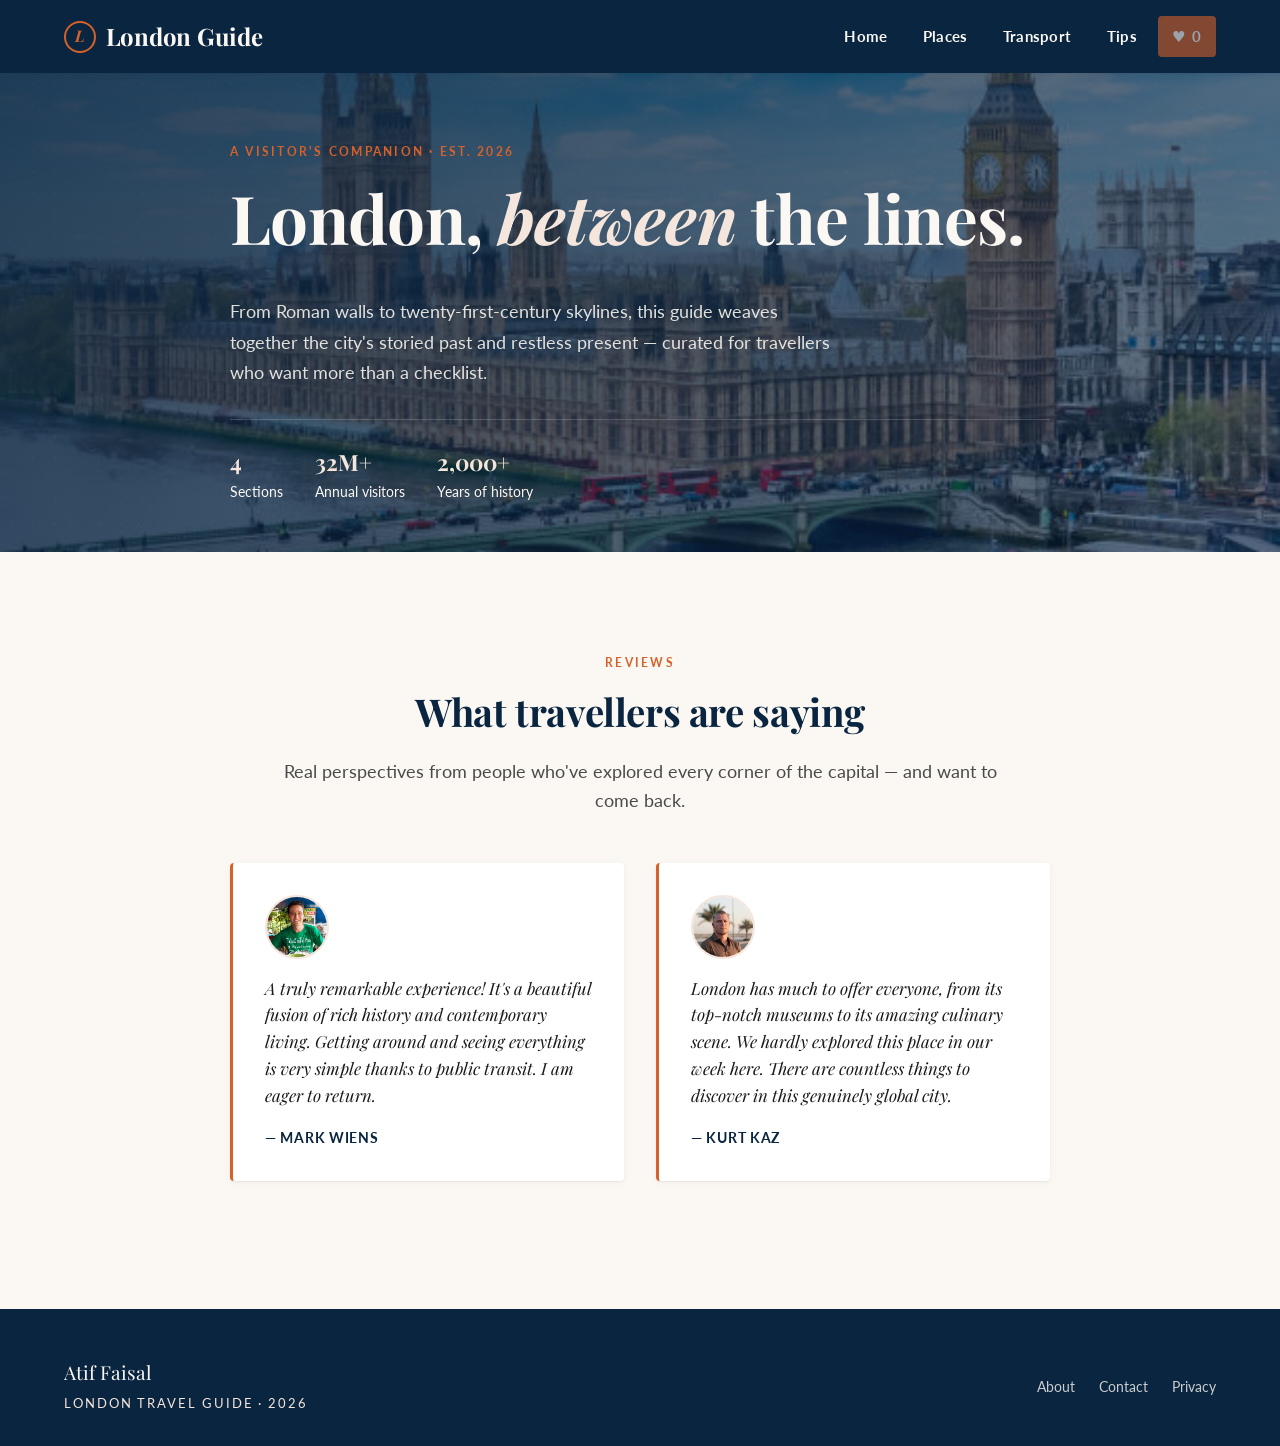
==== index.html @ 3bf5740c "Rename home.html to index.html" ====
<!doctype html>
<html lang="en">
  <head>
    <meta charset="UTF-8" />
    <meta name="viewport" content="width=device-width, initial-scale=1" />
    <meta
      name="description"
      content="An editorial travel guide to London — places to visit, transport advice, and insider tips."
    />
    <title>London Travel Guide — A Curated Visitor's Companion</title>
    <link rel="stylesheet" href="style.css" />
  </head>
  <body>
    <a class="skip-link" href="#main">Skip to content</a>

    <header class="site-header">
      <div class="container">
        <a href="home.html" class="brand">
          <span class="brand-mark">L</span>
          London Guide
        </a>
        <nav class="main-navigation" aria-label="Primary">
          <ul>
            <li><a href="home.html">Home</a></li>
            <li><a href="places.html">Places</a></li>
            <li><a href="transport.html">Transport</a></li>
            <li><a href="tips.html">Tips</a></li>
            <li>
              <a
                href="places.html"
                class="fav-counter"
                data-count="0"
                aria-label="View saved places"
              >
                ♥ <span class="fav-count-num">0</span>
              </a>
            </li>
          </ul>
        </nav>
      </div>
    </header>

    <section class="hero">
      <div class="container">
        <span class="eyebrow">A visitor's companion · Est. 2026</span>
        <h1>London, <em>between</em> the lines.</h1>
        <p>
          From Roman walls to twenty-first-century skylines, this guide weaves
          together the city's storied past and restless present — curated for
          travellers who want more than a checklist.
        </p>
        <div class="hero-meta">
          <div><strong>4</strong>Sections</div>
          <div><strong>32M+</strong>Annual visitors</div>
          <div><strong>2,000+</strong>Years of history</div>
        </div>
      </div>
    </section>

    <main id="main" class="single container">
      <section class="section-intro">
        <span class="eyebrow">Reviews</span>
        <h2>What travellers are saying</h2>
        <p>
          Real perspectives from people who've explored every corner of the
          capital — and want to come back.
        </p>
      </section>

      <section id="reviews" aria-label="Visitor reviews">
        <div class="reviews-grid">
          <article class="review">
            <div class="reviewer-image-box">
              <img
                src="media/mark_weins.jpg"
                alt="Photo of Mark Wiens"
                class="img-of-reviewer"
                onerror="this.style.display = 'none'"
              />
            </div>
            <p>
              A truly remarkable experience! It's a beautiful fusion of rich
              history and contemporary living. Getting around and seeing
              everything is very simple thanks to public transit. I am eager to
              return.
            </p>
            <footer>— Mark Wiens</footer>
          </article>

          <article class="review">
            <div class="reviewer-image-box">
              <img
                src="media/kurt_kaz.jpg"
                alt="Photo of Kurt Kaz"
                class="img-of-reviewer"
                onerror="this.style.display = 'none'"
              />
            </div>
            <p>
              London has much to offer everyone, from its top-notch museums to
              its amazing culinary scene. We hardly explored this place in our
              week here. There are countless things to discover in this
              genuinely global city.
            </p>
            <footer>— Kurt Kaz</footer>
          </article>
        </div>
      </section>
    </main>

    <footer class="site-footer">
      <div class="container">
        <div class="brand-line">
          Atif Faisal
          <span>London Travel Guide · 2026</span>
        </div>
        <ul>
          <li><a href="#">About</a></li>
          <li><a href="#">Contact</a></li>
          <li><a href="#">Privacy</a></li>
        </ul>
      </div>
    </footer>

    <script src="script.js"></script>
  </body>
</html>
---- style.css ----
/* =========================================================================
   London Travel Guide — Editorial Redesign
   Author: Atif Faisal
   Aesthetic: Refined editorial — inspired by travel magazines.
   Palette: Deep navy + warm terracotta + soft cream, with generous whitespace.
   Type: Playfair Display (display) paired with Lato (body) for hierarchy.
   ========================================================================= */

@import url("https://fonts.googleapis.com/css2?family=Lato:wght@300;400;700&family=Playfair+Display:ital,wght@0,700;0,900;1,700&display=swap");

/* ---------- Design tokens ---------- */
:root {
  --navy: #0a2540;
  --navy-soft: #1b3a5e;
  --terracotta: #d4622a;
  --terracotta-soft: #f4e6dc;
  --terracotta-deep: #a84a1e;
  --cream: #fbf8f3;
  --ink: #1a1a1a;
  --ink-soft: #4a4a4a;
  --rule: #e6dfd3;
  --shadow-sm: 0 1px 2px rgba(10, 37, 64, 0.06), 0 2px 8px rgba(10, 37, 64, 0.04);
  --shadow-md: 0 4px 12px rgba(10, 37, 64, 0.08), 0 12px 32px rgba(10, 37, 64, 0.06);
  --radius: 4px;
  --max: 1200px;
  --ease: cubic-bezier(0.2, 0.7, 0.2, 1);
}

/* ---------- Reset ---------- */
*, *::before, *::after { box-sizing: border-box; }
html { scroll-behavior: smooth; }
body {
  margin: 0;
  font-family: "Lato", system-ui, sans-serif;
  font-weight: 400;
  line-height: 1.65;
  color: var(--ink);
  background: var(--cream);
  -webkit-font-smoothing: antialiased;
}

img { max-width: 100%; height: auto; display: block; }
ul { list-style: none; padding: 0; margin: 0; }
button { font-family: inherit; cursor: pointer; }

/* ---------- Accessibility ---------- */
.skip-link {
  position: absolute;
  left: -9999px;
  top: 0;
  background: var(--navy);
  color: var(--cream);
  padding: 0.75rem 1rem;
  z-index: 100;
  text-decoration: none;
  font-weight: 700;
}
.skip-link:focus { left: 0.5rem; top: 0.5rem; }

a:focus-visible,
button:focus-visible,
input:focus-visible {
  outline: 2px solid var(--terracotta);
  outline-offset: 3px;
  border-radius: 2px;
}

/* ---------- Typography ---------- */
h1, h2, h3, .display {
  font-family: "Playfair Display", Georgia, serif;
  font-weight: 700;
  color: var(--navy);
  line-height: 1.15;
  margin: 0 0 0.6em;
  letter-spacing: -0.01em;
}
h1 { font-size: clamp(2.2rem, 4.5vw, 3.4rem); }
h2 { font-size: clamp(1.7rem, 3vw, 2.4rem); }
h3 { font-size: 1.35rem; }
p { margin: 0 0 1em; color: var(--ink-soft); }

a {
  color: var(--terracotta-deep);
  text-decoration: none;
  transition: color 0.2s var(--ease);
}
a:hover { color: var(--navy); }

.eyebrow {
  display: inline-block;
  font-family: "Lato", sans-serif;
  font-size: 0.78rem;
  font-weight: 700;
  letter-spacing: 0.18em;
  text-transform: uppercase;
  color: var(--terracotta);
  margin-bottom: 1rem;
}

/* ---------- Layout ---------- */
.container { width: 90%; max-width: var(--max); margin: 0 auto; }
.single { max-width: 820px; }
main { padding: 3rem 0 4rem; }

/* ---------- Header / Nav ---------- */
.site-header {
  background: var(--navy);
  color: var(--cream);
  position: sticky;
  top: 0;
  z-index: 50;
  box-shadow: var(--shadow-sm);
}
.site-header .container {
  display: flex;
  align-items: center;
  justify-content: space-between;
  flex-wrap: wrap;
  gap: 1rem;
  padding: 1rem 0;
}
.brand {
  font-family: "Playfair Display", serif;
  font-size: 1.5rem;
  font-weight: 700;
  color: var(--cream);
  letter-spacing: -0.01em;
  display: flex;
  align-items: center;
  gap: 0.6rem;
}
.brand-mark {
  width: 32px; height: 32px;
  border: 2px solid var(--terracotta);
  border-radius: 50%;
  display: inline-flex;
  align-items: center;
  justify-content: center;
  font-style: italic;
  font-size: 1rem;
  color: var(--terracotta);
}
.main-navigation ul {
  display: flex;
  gap: 0.4rem;
  align-items: center;
  flex-wrap: wrap;
}
.main-navigation a {
  color: var(--cream);
  font-size: 0.95rem;
  font-weight: 700;
  letter-spacing: 0.02em;
  padding: 0.5rem 0.9rem;
  border-radius: var(--radius);
  position: relative;
  transition: color 0.2s var(--ease), background 0.2s var(--ease);
}
.main-navigation a:hover { color: var(--terracotta); }
.main-navigation a.active-nav {
  color: var(--cream);
  background: rgba(212, 98, 42, 0.18);
}
.main-navigation a.active-nav::after {
  content: "";
  position: absolute;
  left: 0.9rem;
  right: 0.9rem;
  bottom: 0.25rem;
  height: 2px;
  background: var(--terracotta);
}

/* Favourites counter pill in nav */
.fav-counter {
  display: inline-flex;
  align-items: center;
  gap: 0.4rem;
  background: var(--terracotta);
  color: white;
  padding: 0.4rem 0.8rem;
  border-radius: 999px;
  font-size: 0.85rem;
  font-weight: 700;
  text-decoration: none;
  transition: transform 0.2s var(--ease), background 0.2s var(--ease);
}
.fav-counter:hover { background: var(--terracotta-deep); color: white; transform: translateY(-1px); }
.fav-counter[data-count="0"] { opacity: 0.6; }

/* ---------- Hero (home) ---------- */
.hero {
  position: relative;
  padding: 4rem 0 3rem;
  background:
    linear-gradient(135deg, rgba(10, 37, 64, 0.88), rgba(10, 37, 64, 0.55)),
    url("media/big_ben_and_parliment.jpg") center/cover no-repeat;
  color: var(--cream);
  margin-bottom: 3rem;
  overflow: hidden;
}
.hero::before {
  content: "";
  position: absolute;
  inset: 0;
  background-image: radial-gradient(circle, rgba(255,255,255,0.04) 1px, transparent 1px);
  background-size: 22px 22px;
  opacity: 0.5;
  pointer-events: none;
}
.hero .container { position: relative; max-width: 820px; }
.hero h1 { color: var(--cream); font-size: clamp(2.5rem, 6vw, 4.2rem); }
.hero h1 em { font-style: italic; color: var(--terracotta-soft); }
.hero p {
  color: rgba(251, 248, 243, 0.88);
  font-size: 1.15rem;
  max-width: 60ch;
}
.hero-meta {
  display: flex;
  gap: 2rem;
  margin-top: 2rem;
  padding-top: 1.5rem;
  border-top: 1px solid rgba(251, 248, 243, 0.18);
  flex-wrap: wrap;
}
.hero-meta div { font-size: 0.85rem; }
.hero-meta strong {
  display: block;
  font-family: "Playfair Display", serif;
  font-size: 1.4rem;
  color: var(--terracotta-soft);
  font-weight: 700;
}

/* ---------- Section intro ---------- */
.section-intro {
  max-width: 720px;
  margin: 0 auto 3rem;
  text-align: center;
}
.section-intro p { font-size: 1.1rem; }

/* ---------- Reviews ---------- */
.reviews-grid {
  display: grid;
  gap: 2rem;
  grid-template-columns: 1fr;
  margin-top: 2rem;
}
@media (min-width: 720px) {
  .reviews-grid { grid-template-columns: 1fr 1fr; }
}
.review {
  background: white;
  padding: 2rem;
  border-radius: var(--radius);
  box-shadow: var(--shadow-sm);
  position: relative;
  border-left: 3px solid var(--terracotta);
  transition: transform 0.3s var(--ease), box-shadow 0.3s var(--ease);
}
.review:hover { transform: translateY(-3px); box-shadow: var(--shadow-md); }
.review::before {
  content: """;
  position: absolute;
  top: -0.5rem;
  right: 1.5rem;
  font-family: "Playfair Display", serif;
  font-size: 5rem;
  color: var(--terracotta-soft);
  line-height: 1;
  font-style: italic;
}
.review .reviewer-image-box {
  width: 64px; height: 64px;
  border-radius: 50%;
  overflow: hidden;
  margin-bottom: 1rem;
  border: 2px solid var(--terracotta-soft);
}
.img-of-reviewer { width: 100%; height: 100%; object-fit: cover; }
.image-copyright { font-size: 0.7rem; color: #999; margin: 0.25rem 0 0; }
.review p {
  font-family: "Playfair Display", serif;
  font-style: italic;
  font-size: 1.05rem;
  color: var(--ink);
  line-height: 1.6;
}
.review footer {
  font-weight: 700;
  color: var(--navy);
  font-style: normal;
  font-family: "Lato", sans-serif;
  font-size: 0.9rem;
  letter-spacing: 0.05em;
  text-transform: uppercase;
  margin-top: 1rem;
}

/* ---------- Places ---------- */
.places-toolbar {
  display: flex;
  flex-wrap: wrap;
  gap: 1rem;
  align-items: center;
  justify-content: space-between;
  margin: 2rem 0 1.5rem;
  padding: 1.25rem;
  background: white;
  border-radius: var(--radius);
  box-shadow: var(--shadow-sm);
}
.search-wrapper { flex: 1 1 280px; position: relative; }
#place-search {
  width: 100%;
  padding: 0.75rem 1rem 0.75rem 2.5rem;
  font-size: 0.95rem;
  border: 1px solid var(--rule);
  border-radius: var(--radius);
  background: var(--cream);
  font-family: inherit;
  transition: border-color 0.2s var(--ease), background 0.2s var(--ease);
}
#place-search:focus {
  border-color: var(--terracotta);
  background: white;
  outline: none;
}
.search-wrapper::before {
  content: "🔍";
  position: absolute;
  left: 0.85rem;
  top: 50%;
  transform: translateY(-50%);
  font-size: 0.9rem;
  opacity: 0.5;
}

.filter-chips {
  display: flex;
  gap: 0.5rem;
  flex-wrap: wrap;
}
.chip {
  padding: 0.5rem 1rem;
  background: transparent;
  border: 1px solid var(--rule);
  border-radius: 999px;
  font-size: 0.85rem;
  font-weight: 700;
  color: var(--navy);
  transition: all 0.2s var(--ease);
}
.chip:hover { border-color: var(--terracotta); color: var(--terracotta); }
.chip.active {
  background: var(--navy);
  color: var(--cream);
  border-color: var(--navy);
}

#places-box {
  display: grid;
  gap: 2rem;
  grid-template-columns: repeat(auto-fill, minmax(320px, 1fr));
  margin-top: 1rem;
}
.place-card {
  background: white;
  border-radius: var(--radius);
  overflow: hidden;
  display: flex;
  flex-direction: column;
  box-shadow: var(--shadow-sm);
  transition: transform 0.3s var(--ease), box-shadow 0.3s var(--ease);
  position: relative;
}
.place-card:hover { transform: translateY(-4px); box-shadow: var(--shadow-md); }
.place-card .card-image {
  position: relative;
  overflow: hidden;
  aspect-ratio: 4 / 3;
}
.place-card .card-image img {
  width: 100%; height: 100%;
  object-fit: cover;
  transition: transform 0.6s var(--ease);
}
.place-card:hover .card-image img { transform: scale(1.05); }
.place-card .category-tag {
  position: absolute;
  top: 1rem; left: 1rem;
  background: rgba(10, 37, 64, 0.92);
  color: var(--cream);
  font-size: 0.7rem;
  font-weight: 700;
  letter-spacing: 0.1em;
  text-transform: uppercase;
  padding: 0.35rem 0.7rem;
  border-radius: 2px;
  backdrop-filter: blur(4px);
}
.place-card h3 {
  padding: 1.25rem 1.25rem 0.5rem;
  font-size: 1.4rem;
}
.place-card > p {
  padding: 0 1.25rem;
  flex-grow: 1;
}
.place-meta {
  padding: 0.5rem 1.25rem 1rem;
  border-top: 1px dashed var(--rule);
  margin-top: 0.5rem;
  font-size: 0.88rem;
}
.place-meta li {
  padding: 0.35rem 0;
  display: flex;
  gap: 0.5rem;
}
.place-meta strong {
  color: var(--navy);
  flex: 0 0 110px;
  font-weight: 700;
}

.card-actions {
  display: flex;
  gap: 0;
  margin-top: auto;
  border-top: 1px solid var(--rule);
}
.fav-btn,
.map-link {
  flex: 1;
  padding: 0.85rem;
  text-align: center;
  font-size: 0.9rem;
  font-weight: 700;
  border: none;
  background: white;
  color: var(--navy);
  transition: background 0.2s var(--ease), color 0.2s var(--ease);
  font-family: inherit;
  text-decoration: none;
  display: flex;
  align-items: center;
  justify-content: center;
  gap: 0.4rem;
}
.fav-btn:hover { background: var(--terracotta-soft); color: var(--terracotta-deep); }
.fav-btn.fav-active {
  background: var(--terracotta-soft);
  color: var(--terracotta-deep);
}
.map-link {
  background: var(--navy);
  color: var(--cream);
  border-left: 1px solid var(--rule);
}
.map-link:hover { background: var(--terracotta); color: white; text-decoration: none; }

.no-results {
  grid-column: 1 / -1;
  text-align: center;
  color: var(--ink-soft);
  font-style: italic;
  padding: 3rem;
  background: white;
  border-radius: var(--radius);
}

/* ---------- Transport ---------- */
.transport-layout {
  display: grid;
  grid-template-columns: 220px 1fr;
  gap: 3rem;
  margin-top: 2rem;
}
@media (max-width: 768px) {
  .transport-layout { grid-template-columns: 1fr; gap: 1.5rem; }
}
.second-navigation {
  position: sticky;
  top: 90px;
  align-self: start;
  padding: 1.5rem;
  background: white;
  border-radius: var(--radius);
  box-shadow: var(--shadow-sm);
}
.second-navigation h3 {
  font-size: 0.78rem;
  letter-spacing: 0.18em;
  text-transform: uppercase;
  color: var(--terracotta);
  font-family: "Lato", sans-serif;
  font-weight: 700;
  margin-bottom: 1rem;
}
.second-navigation ul { display: flex; flex-direction: column; gap: 0.25rem; }
.second-navigation a {
  display: block;
  padding: 0.6rem 0.75rem;
  border-radius: var(--radius);
  color: var(--navy);
  font-weight: 700;
  font-size: 0.95rem;
  border-left: 3px solid transparent;
  transition: all 0.2s var(--ease);
}
.second-navigation a:hover { background: var(--cream); }
.second-navigation a.active-sidebar {
  background: var(--terracotta-soft);
  color: var(--terracotta-deep);
  border-left-color: var(--terracotta);
  text-decoration: none;
}

.transport-section {
  margin-bottom: 3rem;
  padding-bottom: 2rem;
  border-bottom: 1px solid var(--rule);
}
.transport-section:last-child { border-bottom: none; }
.transport-name h3 {
  display: flex;
  align-items: center;
  gap: 0.75rem;
  font-size: 1.6rem;
}
.transport-icon {
  width: 36px; height: 36px;
  padding: 6px;
  background: var(--terracotta-soft);
  border-radius: 50%;
}

/* ---------- Tips Accordion ---------- */
#tips-list {
  background: white;
  border-radius: var(--radius);
  box-shadow: var(--shadow-sm);
  overflow: hidden;
  margin-top: 2rem;
}
.accordion-item {
  border-bottom: 1px solid var(--rule);
}
.accordion-item:last-child { border-bottom: none; }
.accordion-trigger {
  display: flex;
  justify-content: space-between;
  align-items: center;
  width: 100%;
  background: none;
  border: none;
  padding: 1.4rem 1.75rem;
  font-size: 1.1rem;
  font-weight: 700;
  color: var(--navy);
  font-family: "Playfair Display", serif;
  text-align: left;
  gap: 1rem;
  transition: background 0.2s var(--ease);
}
.accordion-trigger:hover { background: var(--cream); }
.accordion-item.open .accordion-trigger { background: var(--cream); color: var(--terracotta-deep); }
.accordion-icon {
  font-size: 1.6rem;
  line-height: 1;
  flex-shrink: 0;
  color: var(--terracotta);
  transition: transform 0.3s var(--ease);
  font-family: "Lato", sans-serif;
}
.accordion-item.open .accordion-icon { transform: rotate(45deg); }
.accordion-body {
  padding: 0 1.75rem 1.5rem;
  color: var(--ink-soft);
  line-height: 1.75;
  animation: fadeSlide 0.3s var(--ease);
}
@keyframes fadeSlide {
  from { opacity: 0; transform: translateY(-6px); }
  to { opacity: 1; transform: translateY(0); }
}

/* ---------- Scroll reveal ---------- */
.reveal-hidden {
  opacity: 0;
  transform: translateY(24px);
  transition: opacity 0.7s var(--ease), transform 0.7s var(--ease);
}
.reveal-visible {
  opacity: 1;
  transform: translateY(0);
}

/* ---------- Toast (favourite feedback) ---------- */
.toast {
  position: fixed;
  bottom: 2rem;
  left: 50%;
  transform: translateX(-50%) translateY(120%);
  background: var(--navy);
  color: var(--cream);
  padding: 0.85rem 1.5rem;
  border-radius: 999px;
  box-shadow: var(--shadow-md);
  font-size: 0.9rem;
  font-weight: 700;
  z-index: 100;
  transition: transform 0.4s var(--ease);
  pointer-events: none;
}
.toast.show { transform: translateX(-50%) translateY(0); }

/* ---------- Footer ---------- */
.site-footer {
  background: var(--navy);
  color: var(--cream);
  padding: 3rem 0 2rem;
  margin-top: 4rem;
}
.site-footer .container {
  display: grid;
  grid-template-columns: 1fr auto;
  gap: 2rem;
  align-items: center;
}
@media (max-width: 600px) {
  .site-footer .container { grid-template-columns: 1fr; text-align: center; }
}
.site-footer .brand-line {
  font-family: "Playfair Display", serif;
  font-size: 1.2rem;
}
.site-footer .brand-line span {
  display: block;
  font-family: "Lato", sans-serif;
  font-size: 0.8rem;
  letter-spacing: 0.15em;
  text-transform: uppercase;
  color: var(--terracotta-soft);
  margin-top: 0.25rem;
  font-weight: 400;
}
.site-footer ul {
  display: flex;
  gap: 1.5rem;
  flex-wrap: wrap;
  justify-content: center;
}
.site-footer a {
  color: var(--cream);
  font-size: 0.9rem;
  opacity: 0.8;
  transition: opacity 0.2s var(--ease), color 0.2s var(--ease);
}
.site-footer a:hover { opacity: 1; color: var(--terracotta); }
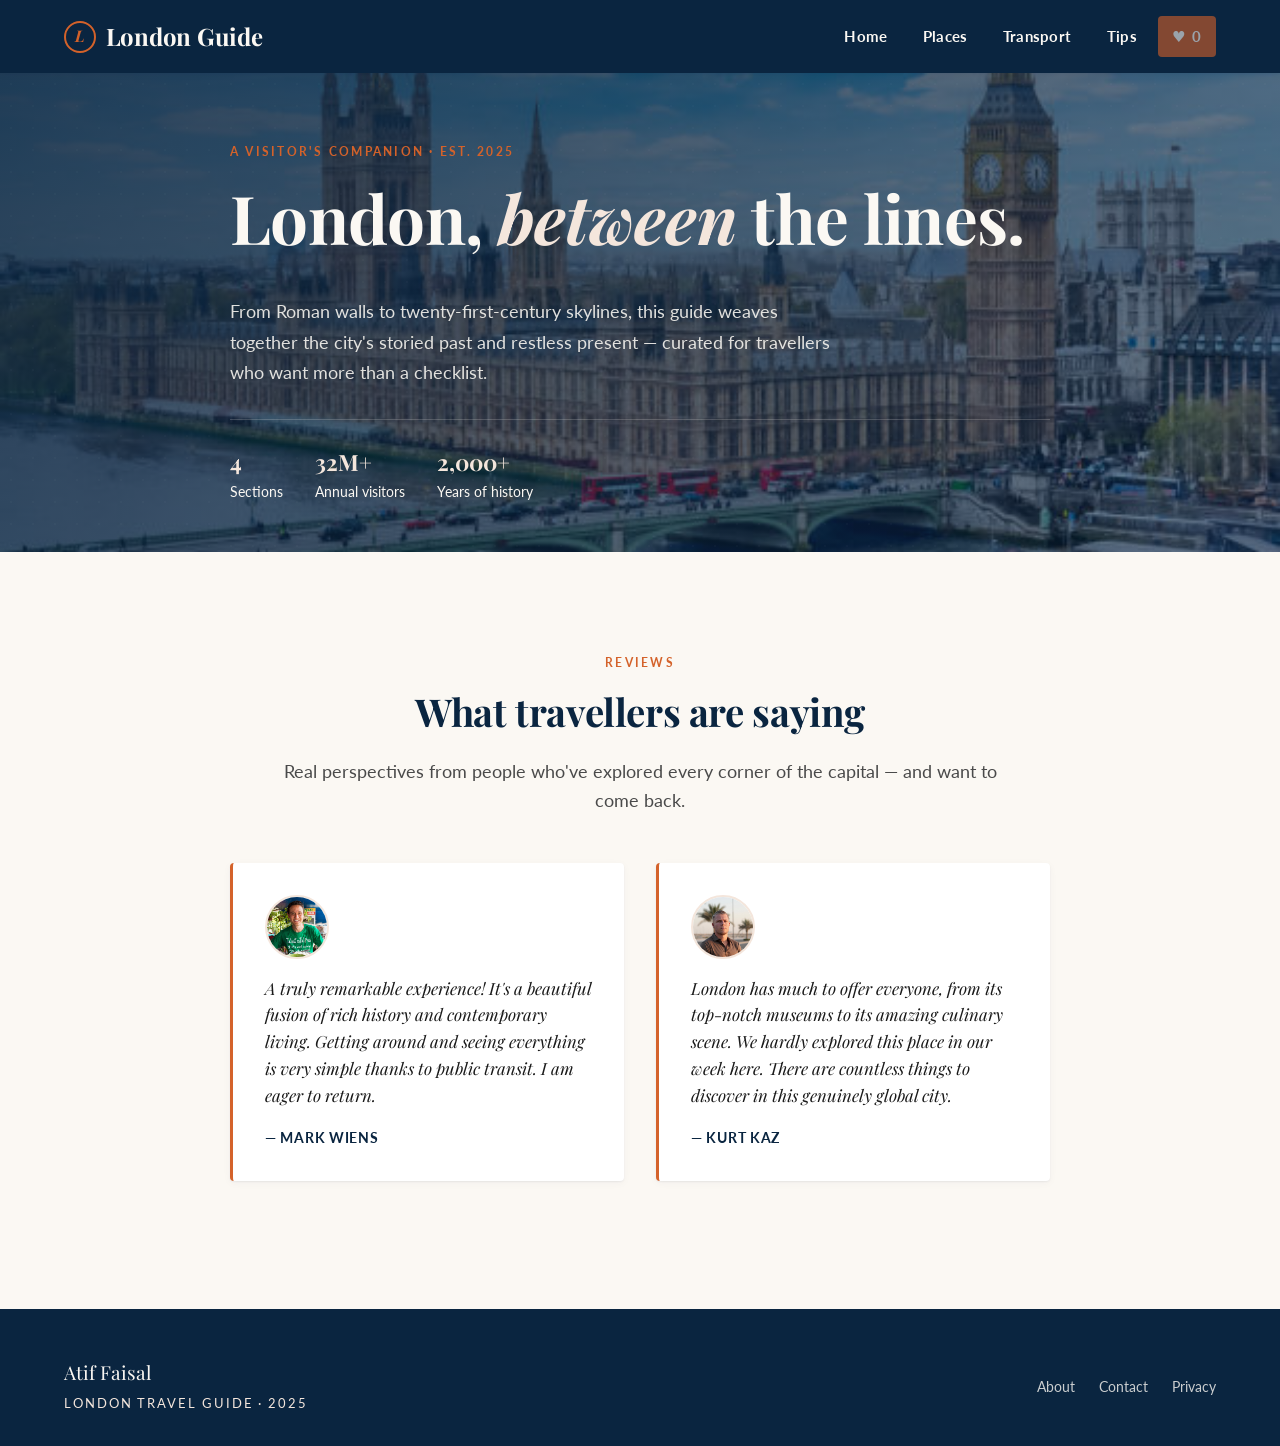
==== commit f2b22949: "Update index.html" ====
--- a/index.html
+++ b/index.html
@@ -7,7 +7,7 @@
       name="description"
       content="An editorial travel guide to London — places to visit, transport advice, and insider tips."
     />
-    <title>London Travel Guide — A Curated Visitor's Companion</title>
+    <title>London Travel Guide</title>
     <link rel="stylesheet" href="style.css" />
   </head>
   <body>
@@ -42,7 +42,7 @@
 
     <section class="hero">
       <div class="container">
-        <span class="eyebrow">A visitor's companion · Est. 2026</span>
+        <span class="eyebrow">A visitor's companion · Est. 2025</span>
         <h1>London, <em>between</em> the lines.</h1>
         <p>
           From Roman walls to twenty-first-century skylines, this guide weaves
@@ -112,7 +112,7 @@
       <div class="container">
         <div class="brand-line">
           Atif Faisal
-          <span>London Travel Guide · 2026</span>
+          <span>London Travel Guide · 2025</span>
         </div>
         <ul>
           <li><a href="#">About</a></li>
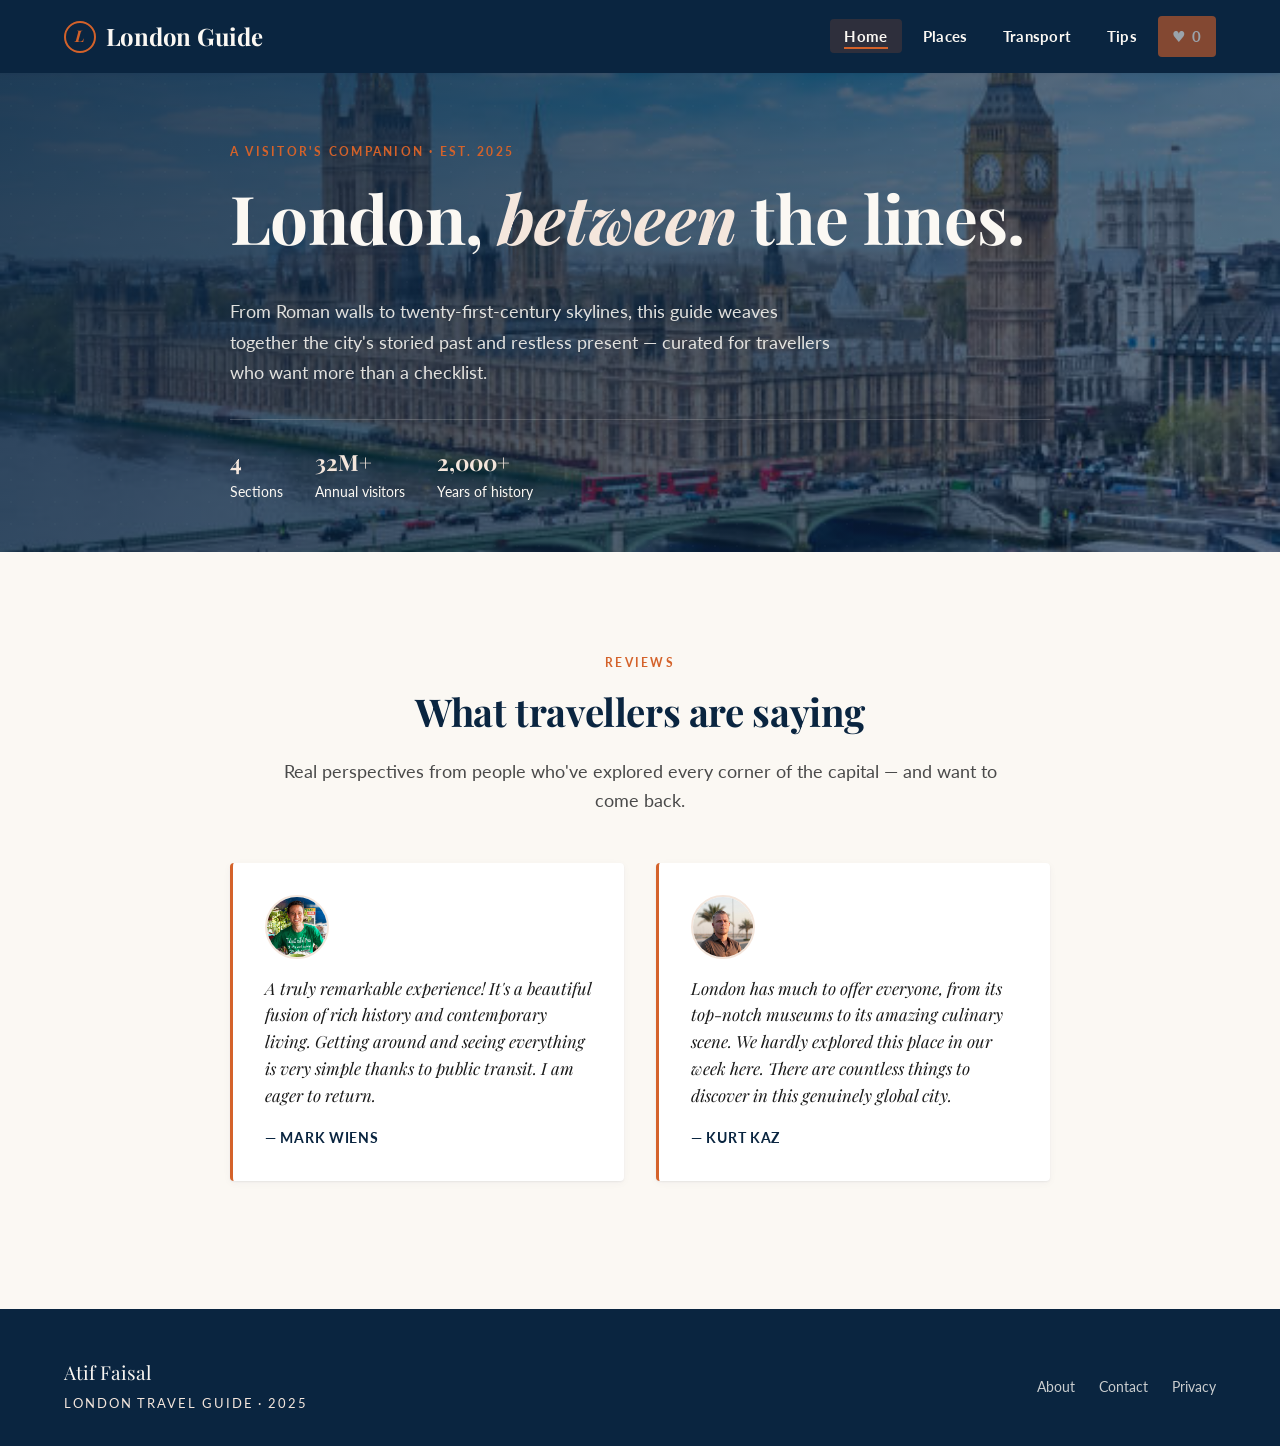
==== commit 5e764e33: "Update index.html" ====
--- a/index.html
+++ b/index.html
@@ -21,7 +21,7 @@
         </a>
         <nav class="main-navigation" aria-label="Primary">
           <ul>
-            <li><a href="home.html">Home</a></li>
+            <li><a href="index.html">Home</a></li>
             <li><a href="places.html">Places</a></li>
             <li><a href="transport.html">Transport</a></li>
             <li><a href="tips.html">Tips</a></li>
